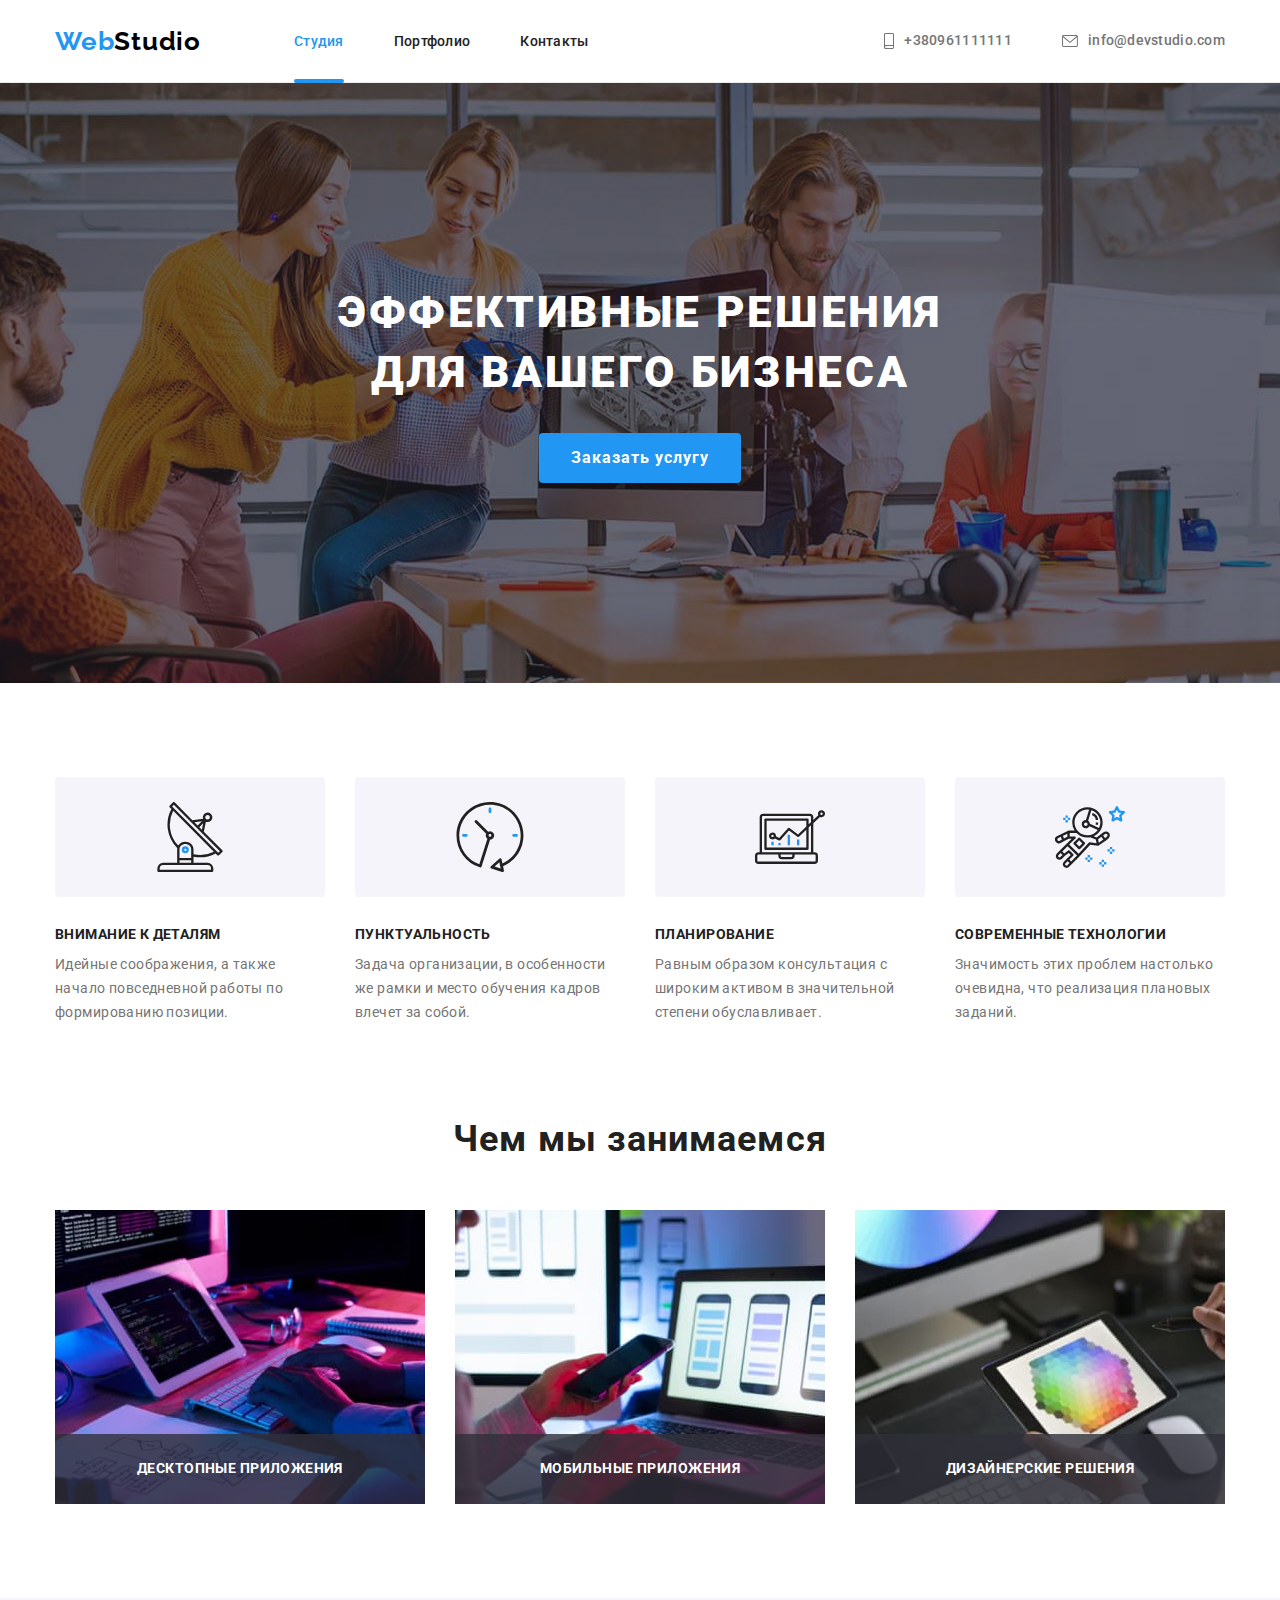
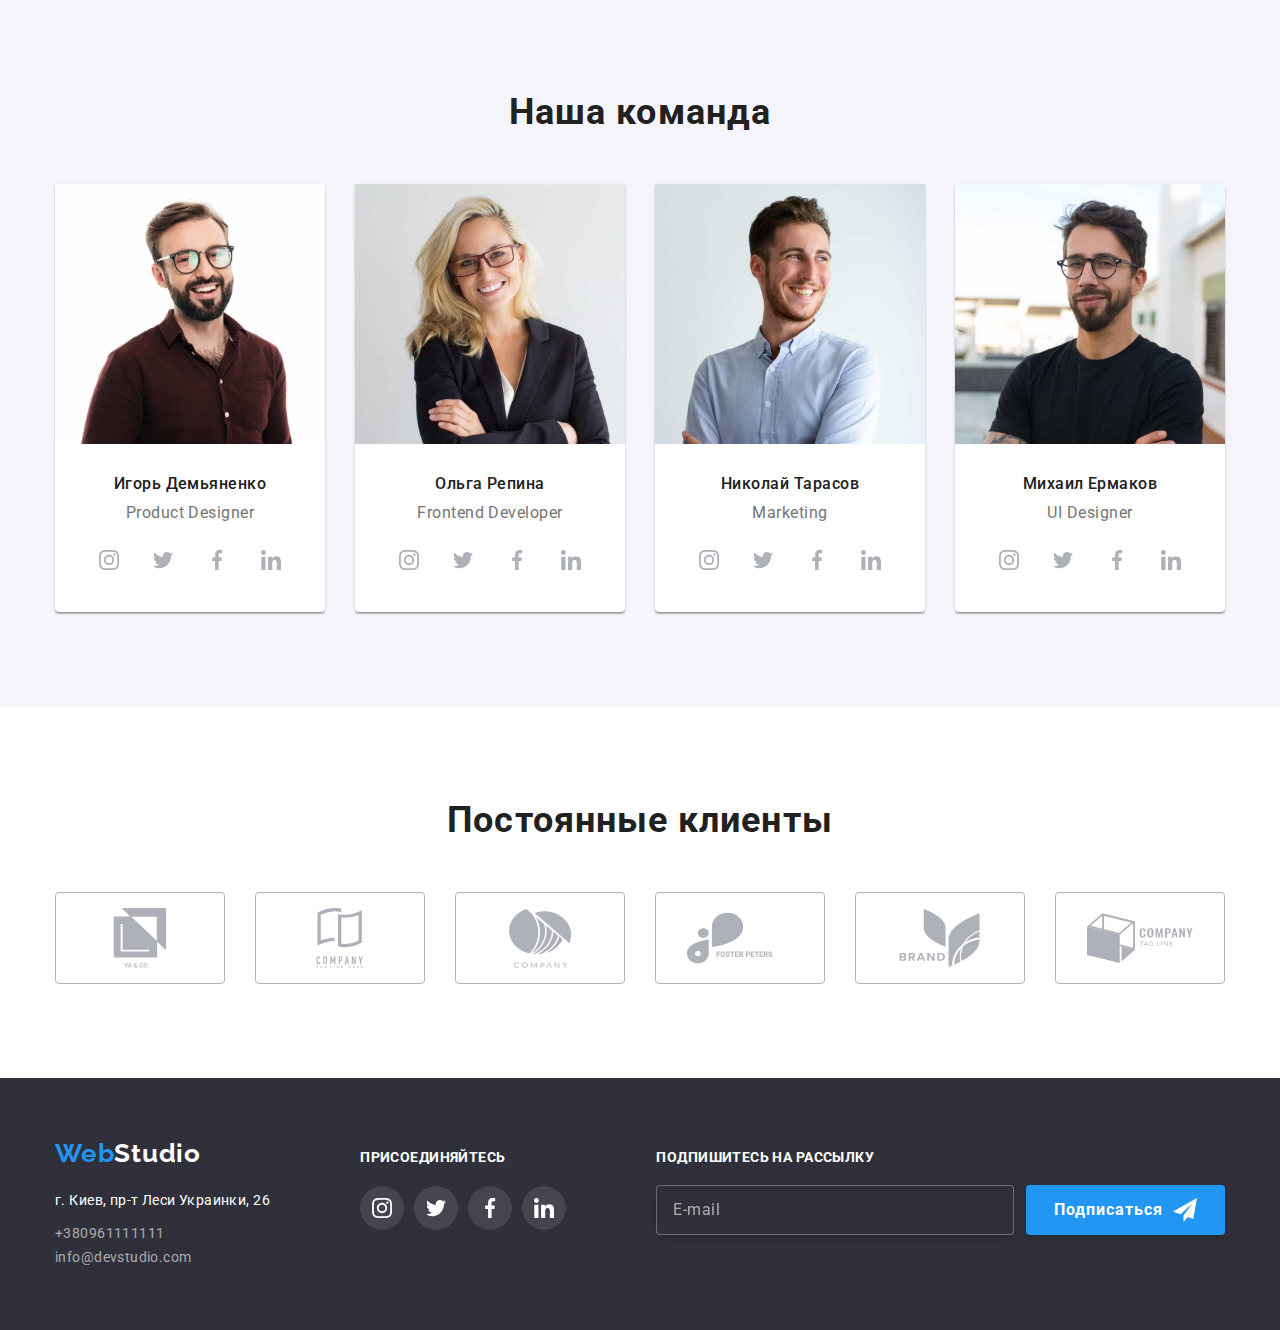
==== index.html @ 40e45ba6 "footer" ====
<!DOCTYPE html>
<html lang="ru">

<head>
    <meta charset="UTF-8">
    <meta http-equiv="X-UA-Compatible" content="IE=edge">
    <meta name="viewport" content="width=device-width, initial-scale=1.0">
    <title>Document</title>
    <link rel="preconnect" href="https://fonts.googleapis.com">
    <link rel="preconnect" href="https://fonts.gstatic.com" crossorigin>
    <link
        href="https://fonts.googleapis.com/css2?family=Raleway:wght@700&family=Roboto:wght@400;500;700;900&display=swap"
        rel="stylesheet">
    <link rel="stylesheet" href="https://cdnjs.cloudflare.com/ajax/libs/modern-normalize/1.1.0/modern-normalize.css">
    <link rel="stylesheet" href="./css/main.min.css">
</head>

<body>
        <!-- ХЕДЕР -->
            <header class="header">
                <div class="container">
                    <nav class="site-nav">
                        <a href="./index.html" class="logo-header"><span class="logo-color">Web</span>Studio</a>

                        <ul class="nav-list">
                            <li class="nav-list__item">
                                <a href="./index.html" class="nav-list__link current">Студия</a>
                            </li>
                            <li class="nav-list__item">
                                <a href="./portfolio.html" class="nav-list__link">Портфолио</a>
                            </li>
                            <li class="nav-list__item">
                                <a href="#contacts" class="nav-list__link">Контакты</a>
                            </li>
                        </ul>

                    </nav>

                        <ul class="contacts-list">

                            <li class="contacts-list__item">
                                <a href="tel:+380961111111" class="contacts-list__link">
                                    <svg width="10" height="16" class="contacts-list__link__icon">
                                        <use href="./images/symbol-defs-opt.svg#smartphone"></use>
                                    </svg>
                                    +380961111111
                                </a>
                            </li>

                            <li class="contacts-list__item">
                                <a href="mailto:info@devstudio.com" class="contacts-list__link">
                                    <svg width="16" height="12" class="contacts-list__link__icon">
                                        <use href="./images/symbol-defs-opt.svg#envelope"></use>
                                    </svg>
                                    info@devstudio.com
                                </a>
                            </li>
                        </ul>
                </div>
            </header>
        
        <!-- МЕЙН -->
        <main>
        <!-- Секция 1 -->
                <section class="hero">
                    <div class="container">
                        <h1 class="hero-title">Эффективные решения<br>для вашего бизнеса</h1>
                        <button class="hero-btn" type="button" data-modal-open>Заказать услугу</button>
                    </div>
                </section>

        <!-- Секция 2 -->
                <section class="section">
                    <div class="container">

                        <h2 class="visually-hidden">Наши преимущества</h2>

                        <ul class="list-advantages">
                            <li class="list-advantages__item">
                                <div class="list-advantages__icon">
                                    <svg width="70" height="70">
                                        <use href="./images/symbol-defs-opt.svg#antena"></use>
                                    </svg>
                                </div>
                                <h3 class="list-advantages__item__title">ВНИМАНИЕ К ДЕТАЛЯМ</h3>
                                <p class="list-advantages__item__text">Идейные соображения, а также начало повседневной работы по
                                    формированию позиции.
                                </p>
                            </li>
                            <li class="list-advantages__item">
                                <div class="list-advantages__icon">
                                    <svg width="70" height="70">
                                        <use href="./images/symbol-defs-opt.svg#clock"></use>
                                    </svg>
                                </div>
                                <h3 class="list-advantages__item__title">ПУНКТУАЛЬНОСТЬ</h3>
                                <p class="list-advantages__item__text">Задача организации, в особенности же рамки и место обучения кадров
                                    влечет за собой.
                                </p>
                            </li>
                            <li class="list-advantages__item">
                                <div class="list-advantages__icon">
                                    <svg width="70" height="70">
                                        <use href="./images/symbol-defs-opt.svg#diagram"></use>
                                    </svg>
                                </div>
                                <h3 class="list-advantages__item__title">ПЛАНИРОВАНИЕ</h3>
                                <p class="list-advantages__item__text">Равным образом консультация с широким активом в значительной степени
                                    обуславливает.
                                </p>
                            </li>
                            <li class="list-advantages__item">
                                <div class="list-advantages__icon">
                                    <svg width="70" height="70">
                                        <use href="./images/symbol-defs-opt.svg#astronaut"></use>
                                    </svg>
                                </div>
                                <h3 class="list-advantages__item__title">СОВРЕМЕННЫЕ ТЕХНОЛОГИИ</h3>
                                <p class="list-advantages__item__text">Значимость этих проблем настолько очевидна, что реализация плановых
                                    заданий.
                                </p>
                            </li>
                        </ul>

                    </div>
                </section>
            
        <!-- Секция 3 -->
                <section class="section work">
                    <div class="container">
                        <h2 class="work-title">Чем мы занимаемся</h2>

                        <ul class="image-list">
                            <li class="image-item">
                                <img src="images/img (1).jpg" alt="печать на клавиатуре" width="370px">
                                <h3 class="image-item__title">Десктопные приложения</h3>
                            </li>
                            <li class="image-item">
                                <img src="images/img (2).jpg" alt="ноутбук и телефон в руке" width="370px">
                                <h3 class="image-item__title">Мобильные приложения</h3>
                                </li>
                            <li class="image-item">
                                <img src="images/img (3).jpg" alt="цветной гексагон в руке" width="370px">
                                <h3 class="image-item__title">Дизайнерские решения</h3>
                            </li>
                        </ul>
                    </div>
                </section>
            
        <!-- Секция 4 -->
                <section class="section team">
                    <div class="container">

                        <h2 class="team-title">Наша команда</h2>

                        <ul class="team-list">
                            <li class="team-list__user">
                                <img class="team-list__user__image" src="images/Игорь Демьяненко.jpg" alt="на фото Игорь Демьяненко" width="270px">
                                <div class="user-information">
                                    <h3 class="user-information__name">Игорь Демьяненко</h3>
                                    <p class="user-information__job">Product Designer</p>
                                        <ul class="user-information-social__list">
                                            <li class="user-information-social__item">
                                                <a class="user-information-social__links" href="#">
                                                    <svg class="user-information-social__icon">
                                                        <use href="./images/symbol-defs-opt.svg#instagram"></use>
                                                    </svg>
                                                </a>
                                            </li>
                                            <li class="user-information-social__item">
                                                <a class="user-information-social__links" href="#">
                                                    <svg class="user-information-social__icon">
                                                        <use href="./images/symbol-defs-opt.svg#twitter"></use>
                                                    </svg>
                                                </a>
                                            </li>
                                            <li class="user-information-social__item">
                                            <a class="user-information-social__links" href="#">
                                                <svg class="user-information-social__icon">
                                                    <use href="./images/symbol-defs-opt.svg#facebook"></use>
                                                </svg>
                                            </a>
                                            </li>
                                            <li class="user-information-social__item">
                                                <a class="user-information-social__links" href="#">
                                                    <svg class="user-information-social__icon">
                                                        <use href="./images/symbol-defs-opt.svg#linkedin"></use>
                                                    </svg>
                                                </a>
                                            </li>
                                        </ul>
                                </div>
                            </li>
                            <li class="team-list__user">
                                <img class="team-list__user__image" src="images/Ольга Репина.jpg" alt="на фото Ольга Репина" width="270px">
                                <div class="user-information">
                                    <h3 class="user-information__name">Ольга Репина</h3>
                                    <p class="user-information__job">Frontend Developer</p>
                                        <ul class="user-information-social__list">
                                            <li class="user-information-social__item">
                                                <a class="user-information-social__links" href="#">
                                                    <svg class="user-information-social__icon">
                                                        <use href="./images/symbol-defs-opt.svg#instagram"></use>
                                                    </svg>
                                                </a>
                                            </li>
                                            <li class="user-information-social__item">
                                                <a class="user-information-social__links" href="#">
                                                    <svg class="user-information-social__icon">
                                                        <use href="./images/symbol-defs-opt.svg#twitter"></use>
                                                    </svg>
                                                </a>
                                            </li>
                                            <li class="user-information-social__item">
                                                <a class="user-information-social__links" href="#">
                                                    <svg class="user-information-social__icon">
                                                        <use href="./images/symbol-defs-opt.svg#facebook"></use>
                                                    </svg>
                                                </a>
                                            </li>
                                            <li class="user-information-social__item">
                                                <a class="user-information-social__links" href="#">
                                                    <svg class="user-information-social__icon">
                                                        <use href="./images/symbol-defs-opt.svg#linkedin"></use>
                                                    </svg>
                                                </a>
                                            </li>
                                        </ul>
                                </div>
                            </li>
                            <li class="team-list__user">
                                <img class="team-list__user__image" src="images/Николай Тарасов.jpg" alt="на фото Николай Тарасов" width="270px">
                                <div class="user-information">
                                    <h3 class="user-information__name">Николай Тарасов</h3>
                                    <p class="user-information__job">Marketing</p>
                                        <ul class="user-information-social__list">
                                            <li class="user-information-social__item">
                                                <a class="user-information-social__links" href="#">
                                                    <svg class="user-information-social__icon">
                                                        <use href="./images/symbol-defs-opt.svg#instagram"></use>
                                                    </svg>
                                                </a>
                                            </li>
                                            <li class="user-information-social__item">
                                                <a class="user-information-social__links" href="#">
                                                    <svg class="user-information-social__icon">
                                                        <use href="./images/symbol-defs-opt.svg#twitter"></use>
                                                    </svg>
                                                </a>
                                            </li>
                                            <li class="user-information-social__item">
                                                <a class="user-information-social__links" href="#">
                                                    <svg class="user-information-social__icon">
                                                        <use href="./images/symbol-defs-opt.svg#facebook"></use>
                                                    </svg>
                                                </a>
                                            </li>
                                            <li class="user-information-social__item">
                                                <a class="user-information-social__links" href="#">
                                                    <svg class="user-information-social__icon">
                                                        <use href="./images/symbol-defs-opt.svg#linkedin"></use>
                                                    </svg>
                                                </a>
                                            </li>
                                        </ul>
                                </div>
                            </li>
                            <li class="team-list__user">
                                <img class="team-list__user__image" src="images/Михаил Ермаков.jpg" alt="на фото Михаил Ермаков" width="270px">
                                <div class="user-information">
                                    <h3 class="user-information__name">Михаил Ермаков</h3>
                                    <p class="user-information__job">UI Designer</p>
                                        <ul class="user-information-social__list">
                                            <li class="user-information-social__item">
                                                <a class="user-information-social__links" href="#">
                                                    <svg class="user-information-social__icon">
                                                        <use href="./images/symbol-defs-opt.svg#instagram"></use>
                                                    </svg>
                                                </a>
                                            </li>
                                            <li class="user-information-social__item">
                                                <a class="user-information-social__links" href="#">
                                                    <svg class="user-information-social__icon">
                                                        <use href="./images/symbol-defs-opt.svg#twitter"></use>
                                                    </svg>
                                                </a>
                                            </li>
                                            <li class="user-information-social__item">
                                                <a class="user-information-social__links" href="#">
                                                    <svg class="user-information-social__icon">
                                                        <use href="./images/symbol-defs-opt.svg#facebook"></use>
                                                    </svg>
                                                </a>
                                            </li>
                                            <li class="user-information-social__item">
                                                <a class="user-information-social__links" href="#">
                                                    <svg class="user-information-social__icon">
                                                        <use href="./images/symbol-defs-opt.svg#linkedin"></use>
                                                    </svg>
                                                </a>
                                            </li>
                                        </ul>
                                </div>
                            </li>
                        </ul>
                    </div>
                </section>

        <!-- Секция 5 -->
                <section class="section">
                    <div class="container">
                        <h2 class="regular-customers-title">Постоянные клиенты</h2>
                            <ul class="regular-customers__list">
                                <li class="regular-customer__item">
                                    <a class="regular-customer__link" href="#">
                                        <svg class="regular-customer__icon" width="106" height="60">
                                            <use href="./images/symbol-defs-opt.svg#group-1"></use>
                                        </svg>
                                    </a>
                                </li>
                                <li class="regular-customer__item">
                                    <a class="regular-customer__link" href="#">
                                        <svg class="regular-customer__icon" width="106" height="60">
                                            <use href="./images/symbol-defs-opt.svg#group-2"></use>
                                        </svg>
                                    </a>
                                </li> 
                                <li class="regular-customer__item">
                                    <a class="regular-customer__link" href="#">
                                        <svg class="regular-customer__icon" width="106" height="60">
                                            <use href="./images/symbol-defs-opt.svg#group-3"></use>
                                        </svg>
                                    </a>
                                </li> 
                                <li class="regular-customer__item">
                                    <a class="regular-customer__link" href="#">
                                        <svg class="regular-customer__icon" width="106" height="60">
                                            <use href="./images/symbol-defs-opt.svg#group-4"></use>
                                        </svg>
                                    </a>
                                </li> 
                                <li class="regular-customer__item">
                                    <a class="regular-customer__link" href="#">
                                        <svg class="regular-customer__icon" width="106" height="60">
                                            <use href="./images/symbol-defs-opt.svg#group-5"></use>
                                        </svg>
                                    </a>
                                </li> 
                                <li class="regular-customer__item">
                                    <a class="regular-customer__link" href="#">
                                        <svg class="regular-customer__icon" width="106" height="60">
                                            <use href="./images/symbol-defs-opt.svg#group-6"></use>
                                        </svg>
                                    </a>
                                </li>
                            </ul>
                    </div>
                </section>
        </main
        <!-- ФУТЕР -->
            <footer class="footer flex" id="contacts">
                <div class="container flex">
                    <div>
                        <a href="./index.html" class="footer-logo"><span class="logo-color">Web</span>Studio</a>
                        <address>
                            <ul class="footer-contacts__list">
                                <li class="footer-contacts__item">
                                    <a href="" class="footer-contact__address">г. Киев, пр-т Леси Украинки, 26</a>
                                </li>
                                <li>
                                    <a href="tel:+380961111111" class="footer-contact__tel">+380961111111</a>
                                </li>
                                <li>
                                    <a href="mailto:info@devstudio.com" class="footer-contact__mail">info@devstudio.com</a>
                                </li>
                            </ul>
                        </address>
                    </div>
                    <div class="connect-thumb">
                        <h3 class="connect">Присоединяйтесь</h3>
                            <ul class="footer-social-list">
                                <li class="item">
                                    <a class="footer-social-links" href="#">
                                        <svg class="footer-social-icons">
                                            <use href="./images/symbol-defs-opt.svg#instagram"></use>
                                        </svg>
                                    </a>
                                </li>
                                <li class="item">
                                    <a class="footer-social-links" href="#">
                                        <svg class="footer-social-icons">
                                            <use href="./images/symbol-defs-opt.svg#twitter"></use>
                                        </svg>
                                    </a>
                                </li>
                                <li class="item">
                                    <a class="footer-social-links" href="#">
                                        <svg class="footer-social-icons">
                                            <use href="./images/symbol-defs-opt.svg#facebook"></use>
                                        </svg>
                                    </a>
                                </li>
                                <li class="item">
                                    <a class="footer-social-links" href="#">
                                        <svg class="footer-social-icons">
                                            <use href="./images/symbol-defs-opt.svg#linkedin"></use>
                                        </svg>
                                    </a>
                                </li>
                            </ul>
                    </div>
                    <form action="" class="footer-form">
                        <label class="footer-form-area">
                            Подпишитесь на рассылку
                            <span class="footer-form-box">
                                <input type="mail" class="footer-form-input" name="email-subscribe" placeholder="E-mail">
                                <button type="submit" class="footer-form-btn">Подписаться
                                    <svg class="footer-icon-send" width="24" height="24">
                                        <use href="./images/symbol-defs-opt.svg#icon-footer-send"></use>
                                    </svg>
                                </button>
                            </span>
                        </label>
                    </form>
                </div>
            </footer>

        <!-- Модальное окно -->
                <div class="backdrop is-hidden" data-modal>
                    <div class="modal">
                        <button class="modal-close" data-modal-close>
                                <svg class="close" width="18" height="18">
                                    <use href="./images/symbol-defs-opt.svg#icon-close"></use>
                                </svg>
                        </button>
                        <form action="#" class="modal-form">
                            <p class="modal-form-head">Оставьте свои данные, мы вам перезвоним</p>
                            <label class="modal-form-area">
                                Имя
                                <span class="moda-form-box">
                                    <input type="text" class="modal-form-input" name="user-name" minlength="2" pattern="[a-zA-Zа-яёА-ЯЁ]+" title="Имя должно содержать символи кирилици или латиници" required>
                                    <svg class="modal-form-icons" width="18" height="18">
                                        <use href="./images/symbol-defs-opt.svg#icon-person"></use>
                                    </svg>
                                </span>
                            </label>
                            
                            <label class="modal-form-area">
                                Телефон
                                <span class="moda-form-box">
                                    <input type="tel" class="modal-form-input" name="user-tel" pattern="[0-9]{3}[0-9]{3}[0-9]{2}[0-9]{2}" title="Только цифры **********" required>
                                    <svg class="modal-form-icons" width="18" height="18">
                                        <use href="./images/symbol-defs-opt.svg#icon-phone"></use>
                                    </svg>
                                </span>
                            </label>

                            <label class="modal-form-area">
                                Почта
                                <span class="moda-form-box">
                                    <input type="email" class="modal-form-input" name="user-email">
                                    <svg class="modal-form-icons" width="18" height="18">
                                        <use href="./images/symbol-defs-opt.svg#icon-email"></use>
                                    </svg>
                                </span>
                            </label>
                            <label class="modal-form-area">
                                Комментраий
                                <textarea name="user-massege" class="modal-form-massege" id="" placeholder="Введите текст"></textarea>
                            </label>

                            <input type="checkbox" name="checkbox" id="accept" class="modal-form-checkbox visually-hidden">
                            <label for="accept" class="modal-form-checkbox-lable">Соглашаюсь с рассылкой и принимаю&nbsp;<a href="#" class="contract">Условия договора</a>
                                
                            </label>
                            <button class="modal-form-btn" type="submit">Отправить</button>
                        </form>
                    </div>
                </div> 
        <!-- СКРИПТ -->
        <script src="./js/modal.js"></script>
</body>

</html>
---- css/main.min.css ----
:root{--title-color: #212121;--subtitle-color: #757575;--hover-focus-color: #2196f3;--logo-color-light: #ffffff;--logo-color-dark: #000000;--icons: #afb1b8}.visually-hidden{position:absolute;white-space:nowrap;width:1px;height:1px;overflow:hidden;border:0;padding:0;clip:rect(0 0 0 0);clip-path:inset(50%);margin:-1px}body{font-family:'Roboto', sans-serif;color:var(--title-color)}img{display:block;min-width:100%;height:auto}ul{list-style:none;margin:0;padding:0}a{text-decoration:none}p,h1,h2,h3{margin:0}.is-hidden{overflow:hidden;transition-property:translatey(100%);transition-duration:250ms;transition-timing-function:cubic-bezier(0.4, 0, 0.2, 1)}.backdrop{width:100vw;height:100vh;position:fixed;top:0;bottom:0;left:0;right:0;background-color:rgba(0,0,0,0.2);transition-property:background-color,translatey(100%);transition-duration:250ms;transition-timing-function:cubic-bezier(0.4, 0, 0.2, 1)}.backdrop.is-hidden{opacity:0;pointer-events:none;visibility:hidden}.hero-btn{font-weight:700;font-size:16px;line-height:1.87;letter-spacing:0.06em;color:#ffffff;background:var(--hover-focus-color);box-shadow:0px 4px 4px rgba(0,0,0,0.15);border-radius:4px;cursor:pointer;margin-left:auto;margin-right:auto;padding:10px 32px;display:block;border:none;border-radius:4px}.list-btn{display:flex;justify-content:center;margin-bottom:50px}.list-btn .item+.item{margin-left:8px}.btn-portfolio{font-weight:500;font-size:16px;line-height:1.625;margin-left:auto;margin-right:auto;padding:6px 22px;border:none;text-align:center;letter-spacing:0.03em;color:var(--title-color);background:#f5f4fa;border-radius:4px;transition-property:color, background-color, box-shadow;transition-duration:250ms;transition-timing-function:cubic-bezier(0.4, 0, 0.2, 1)}.btn-portfolio:hover,.btn-portfolio:focus{color:#ffffff;background-color:var(--hover-focus-color);cursor:pointer;box-shadow:0px 3px 1px rgba(0,0,0,0.1),0px 1px 2px rgba(0,0,0,0.08),0px 2px 2px rgba(0,0,0,0.12);border-radius:4px}.container{width:1200px;padding-left:15px;padding-right:15px;margin-left:auto;margin-right:auto}.footer-form{display:flex}.footer-form-area{display:flex;flex-direction:column;font-weight:700;font-size:14px;line-height:16px;letter-spacing:0.03em;text-transform:uppercase;color:#ffffff}.footer-form-box{display:flex;margin-top:20px}.footer-form-input{border:1px solid rgba(255,255,255,0.3);filter:drop-shadow(0px 4px 4px rgba(0,0,0,0.15));border-radius:4px;background-color:#2f303a;width:358px;height:50px;padding:15px 16px;margin-right:12px;cursor:pointer;font-size:14px;line-height:16px;letter-spacing:0.01em;color:rgba(255,255,255,0.6)}.footer-form-input::placeholder{font-size:16px;line-height:1.25;letter-spacing:0.03em;color:rgba(255,255,255,0.6)}.footer-form-btn{font-weight:700;font-size:16px;line-height:1.87;letter-spacing:0.06em;color:#ffffff;background:var(--hover-focus-color);box-shadow:0px 4px 4px rgba(0,0,0,0.15);border-radius:4px;cursor:pointer;padding:0px 28px;border-radius:4px;display:block;border:none;display:flex;align-items:center}.footer-icon-send{margin-left:10px}.modal-form-checkbox-lable{display:flex;align-items:center;justify-content:center;font-size:14px;line-height:1.71;letter-spacing:0.03em;color:#757575;margin-top:20px;margin-bottom:30px;cursor:pointer}.modal-form-checkbox-lable::before{display:block;content:'';height:15px;width:15px;margin-right:7px;border:1px solid #212121;border-radius:2px}.modal-form-checkbox:checked+.modal-form-checkbox-lable::before{background-image:url("../images/icon-check1.svg");background-color:var(--hover-focus-color);background-size:contain;background-origin:content-box;border-color:var(--hover-focus-color)}.modal-form-checkbox:focus+.modal-form-checkbox-lable::before{outline:1px solid black}.contract{color:var(--hover-focus-color);font-size:14px;line-height:1.71;letter-spacing:0.03em}.modal-form-btn{font-weight:700;font-size:16px;line-height:1.87;letter-spacing:0.06em;color:#ffffff;background:var(--hover-focus-color);box-shadow:0px 4px 4px rgba(0,0,0,0.15);border-radius:4px;cursor:pointer;margin-left:auto;margin-right:auto;padding:10px 55px;display:block;border:none;border-radius:4px;cursor:pointer}.modal-form{display:flex;flex-direction:column}.modal-form-area{font-size:12px;line-height:14px;letter-spacing:0.01em;color:#757575;margin-bottom:10px}.modal-form-input{width:100%;height:40px;border:1px solid rgba(33,33,33,0.2);border-radius:4px;padding-left:42px;cursor:pointer;transition-property:border-color;transition-duration:250ms;transition-timing-function:cubic-bezier(0.4, 0, 0.2, 1)}.modal-form-input:hover,.modal-form-input:focus{border-color:var(--hover-focus-color);outline:none}.modal-form-massege{display:block;width:100%;height:120px;padding:12px 16px;border:1px solid rgba(33,33,33,0.2);border-radius:4px;margin-top:4px;resize:none;cursor:pointer;transition-property:border-color;transition-duration:250ms;transition-timing-function:cubic-bezier(0.4, 0, 0.2, 1)}.modal-form-massege::placeholder{font-size:14px;line-height:16px;letter-spacing:0.01em;color:rgba(117,117,117,0.5)}.modal-form-massege:hover,.modal-form-massege:focus{border-color:var(--hover-focus-color);outline:none}.modal-form-icons{fill:#212121;position:absolute;top:50%;left:12px;transform:translateY(-50%);transition-property:fill, border-color;transition-duration:250ms;transition-timing-function:cubic-bezier(0.4, 0, 0.2, 1)}.modal-form-input:hover+.modal-form-icons,.modal-form-input:focus+.modal-form-icons{fill:var(--hover-focus-color)}.moda-form-box{position:relative;margin-top:4px;display:block}.contract{color:var(--hover-focus-color);font-size:14px;line-height:1.71;letter-spacing:0.03em}.portfolio-link:hover .overlay,.portfolio-link:focus .overlay{transform:translatey(0)}.overlay{position:absolute;top:0;left:0;width:100%;height:100%;padding:63px 24px;background-color:rgba(33,150,243,0.9);transition-property:translatey(100%);transform:translatey(100%);transition-duration:250ms;transition-timing-function:cubic-bezier(0.4, 0, 0.2, 1)}.overlay>p{color:#ffffff;font-size:18px;line-height:1.56;letter-spacing:0.03em}.section{padding-top:94px;padding-bottom:94px}.footer-logo{font-family:'Raleway';font-weight:700;font-size:26px;line-height:1.19;letter-spacing:0.03em;color:var(--logo-color-light)}.logo-header{font-family:'Raleway';font-weight:700;font-size:26px;line-height:1.19;letter-spacing:0.03em;color:var(--logo-color-dark);margin-right:93px}.logo-color{color:var(--hover-focus-color)}.site-nav{display:flex;align-items:center}.nav-list{display:flex;align-items:center;padding-top:32px;padding-bottom:32px}.nav-list .nav-list__item:not(:last-child){margin-right:50px}.nav-list .nav-list__link{font-weight:500;font-size:14px;line-height:1.14;letter-spacing:0.02em;cursor:pointer}.nav-list .current{color:var(--hover-focus-color)}.nav-list__link{color:var(--title-color);transition-property:color;transition-duration:250ms;transition-timing-function:cubic-bezier(0.4, 0, 0.2, 1)}.nav-list__link:hover,.nav-list__link:focus{color:var(--hover-focus-color);cursor:pointer}.nav-list__link.current{position:relative}.nav-list__link.current::after{content:'';display:block;width:100%;height:4px;background-color:#2196f3;border-radius:2px;position:absolute;bottom:-34px}.contacts-list{display:flex;margin-left:auto}.contacts-list__item:not(:last-child){margin-right:50px}.contacts-list__link{font-weight:500;font-size:14px;line-height:1.14;letter-spacing:0.02em;color:var(--subtitle-color);padding-top:32px;padding-bottom:32px;display:flex;align-items:center;transition-property:color;transition-duration:250ms;transition-timing-function:cubic-bezier(0.4, 0, 0.2, 1)}.contacts-list__link:hover,.contacts-list__link:focus{color:var(--hover-focus-color);cursor:pointer}.contacts-list__link__icon{margin-right:10px;fill:currentColor}.connect{color:#ffffff;font-weight:700;font-size:14px;line-height:1.14;letter-spacing:0.03em;text-transform:uppercase;margin-bottom:20px}.footer-social-list{display:flex}.footer-social-list .item+.item{margin-left:10px}.footer-social-links{display:flex;justify-content:center;align-items:center;fill:#ffffff;width:44px;height:44px;border-radius:50px;background-color:rgba(255,255,255,0.1);transition-property:background-color, fill;transition-duration:250ms;transition-timing-function:cubic-bezier(0.4, 0, 0.2, 1)}.footer-social-links:hover,.footer-social-links:focus{fill:#ffffff;background-color:var(--hover-focus-color)}.footer-social-icons{width:20px;height:20px}.footer-contacts__list{margin-top:20px}.footer-contacts__list .footer-contacts__item{margin-bottom:9px}.footer-contact__address{font-style:normal;font-size:14px;line-height:1.71;letter-spacing:0.03em;color:#ffffff}.footer-contact__tel{font-style:normal;font-size:14px;line-height:1.71;letter-spacing:0.03em;color:rgba(255,255,255,0.6)}.footer-contact__mail{font-style:normal;font-size:14px;line-height:1.71;letter-spacing:0.03em;color:rgba(255,255,255,0.6)}.portfolio-link{display:block;transition-property:box-shadow;transition-duration:250ms;transition-timing-function:cubic-bezier(0.4, 0, 0.2, 1)}.portfolio-link:hover,.card:focus{box-shadow:0px 1px 1px rgba(0,0,0,0.12),0px 4px 4px rgba(0,0,0,0.06),1px 4px 6px rgba(0,0,0,0.16)}.portfolio-box{position:relative;overflow:hidden}.portfolio-thumb{background:#ffffff;border:1px solid #eeeeee;padding-left:24px;padding-top:20px;padding-bottom:20px;padding-right:24px}.portfolio-name{font-weight:700;font-size:18px;line-height:2;letter-spacing:0.06em;color:#212121}.portfolio-project{font-size:16px;line-height:1.87;letter-spacing:0.03em;color:var(--subtitle-color);margin-top:4px}.footer{background-color:#2f303a;padding-top:60px;padding-bottom:60px}.flex{display:flex;align-items:baseline;justify-content:space-between}.header{align-items:center;border-bottom:1px solid #ececec}.header .container{display:flex;align-items:center}.regular-customers-title{font-weight:700;font-size:36px;line-height:1.16;text-align:center;letter-spacing:0.03em;color:var(--title-color);margin-bottom:50px}.regular-customers__list{display:flex;align-items:center;justify-content:space-between}.regular-customers__list .regular-customer__item{width:170px;height:92px}.regular-customer__link{display:flex;justify-content:center;align-items:center;border:1px solid #afb1b8;border-radius:4px;width:100%;height:100%;color:var(--icons);transition-property:color, border, fill;transition-duration:250ms;transition-timing-function:cubic-bezier(0.4, 0, 0.2, 1)}.regular-customer__link:hover,.regular-customer__link:focus{color:var(--hover-focus-color);border-color:var(--hover-focus-color)}.regular-customer__icon{fill:currentColor}.team{background-color:#f5f4fa}.team-title{font-weight:700;font-size:36px;line-height:1.16;text-align:center;letter-spacing:0.03em;color:var(--title-color);margin-bottom:50px}.team-list{display:flex;text-align:center}.team-list .team-list__user{background:#ffffff;box-shadow:0px 1px 3px rgba(0,0,0,0.12),0px 1px 1px rgba(0,0,0,0.14),0px 2px 1px rgba(0,0,0,0.2);border-radius:0px 0px 4px 4px}.team-list .team-list__user:not(:first-child){margin-left:30px}.user-information{padding-top:30px;padding-bottom:30px}.user-information__name{font-weight:500;font-size:16px;line-height:1.19;letter-spacing:0.03em;color:var(--title-color);width:270px;margin-bottom:10px}.user-information__job{font-size:16px;line-height:1.19;letter-spacing:0.03em;color:var(--subtitle-color);margin-bottom:16px}.user-information-social__list{display:flex;justify-content:center}.user-information-social__list .user-information-social__item:not(:first-child){margin-left:10px}.user-information-social__links{display:flex;justify-content:center;align-items:center;fill:var(--icons);width:44px;height:44px;border-radius:50px;transition-property:fill, background-color;transition-duration:250ms;transition-timing-function:cubic-bezier(0.4, 0, 0.2, 1)}.user-information-social__links:hover,.user-information-social__links:focus{fill:#ffffff;background-color:var(--hover-focus-color)}.user-information-social__icon{width:20px;height:20px}.work{padding-top:0}.work-title{font-weight:700;font-size:36px;line-height:1.16;text-align:center;letter-spacing:0.03em;color:var(--title-color);margin-bottom:50px}.image-list{display:flex}.image-list .image-item:not(:first-child){margin-left:30px}.image-list .image-item{position:relative}.image-list .image-item__title{display:flex;align-items:center;justify-content:center;position:absolute;text-transform:uppercase;height:70px;font-weight:700;font-size:14px;line-height:1.14;text-align:center;letter-spacing:0.03em;text-transform:uppercase;width:100%;bottom:0;background-color:rgba(47,48,58,0.8);text-align:center;color:#ffffff}.list-advantages{display:flex}.list-advantages .list-advantages__item:not(:first-child){margin-left:30px}.list-advantages__icon{width:270px;height:120px;background:#f5f4fa;border-radius:4px;margin-bottom:30px;display:flex;align-items:center;justify-content:center}.list-advantages__item__title{font-weight:700;font-size:14px;line-height:1.14;letter-spacing:0.03em;text-transform:uppercase;color:var(--title-color);margin-bottom:10px}.list-advantages__item__text{font-size:14px;line-height:1.71;letter-spacing:0.03em;color:var(--subtitle-color);width:270px}.hero{background-image:linear-gradient(rgba(47,48,58,0.4), rgba(47,48,58,0.4)),url(../images/hero.jpg);padding-top:200px;padding-bottom:200px;background-repeat:no-repeat;background-size:cover;max-width:1600px;margin-left:auto;margin-right:auto;background-position:50% 50%;background-color:#2f303a}.hero-title{font-weight:900;font-size:44px;line-height:1.36;text-align:center;letter-spacing:0.06em;text-transform:uppercase;color:#ffffff;margin-bottom:30px}.modal{background-color:#ffffff;position:absolute;border-radius:4px;top:50%;left:50%;transform:translate(-50%, -50%);padding:40px}.modal-close{display:flex;align-items:center;justify-content:center;position:absolute;top:8px;right:8px;height:30px;width:30px;border:1px solid rgba(0,0,0,0.1);border-radius:50%;transition-property:fill;transition:color 250ms cubic-bezier(0.4, 0, 0.2, 1);background-color:white}.close:hover,.close:focus{fill:var(--hover-focus-color)}.modal-form-head{font-size:20px;font-weight:700;line-height:23px;letter-spacing:0.03em;color:#212121;text-align:center;margin-bottom:12px}.moda-form-box{position:relative;margin-top:4px;display:block}.project-list{display:flex;flex-wrap:wrap;margin-left:-30px;margin-top:-30px}.project-list .item{flex-basis:calc(100% / 3 - 30px);margin-left:30px;margin-top:30px}
/*# sourceMappingURL=main.min.css.map */
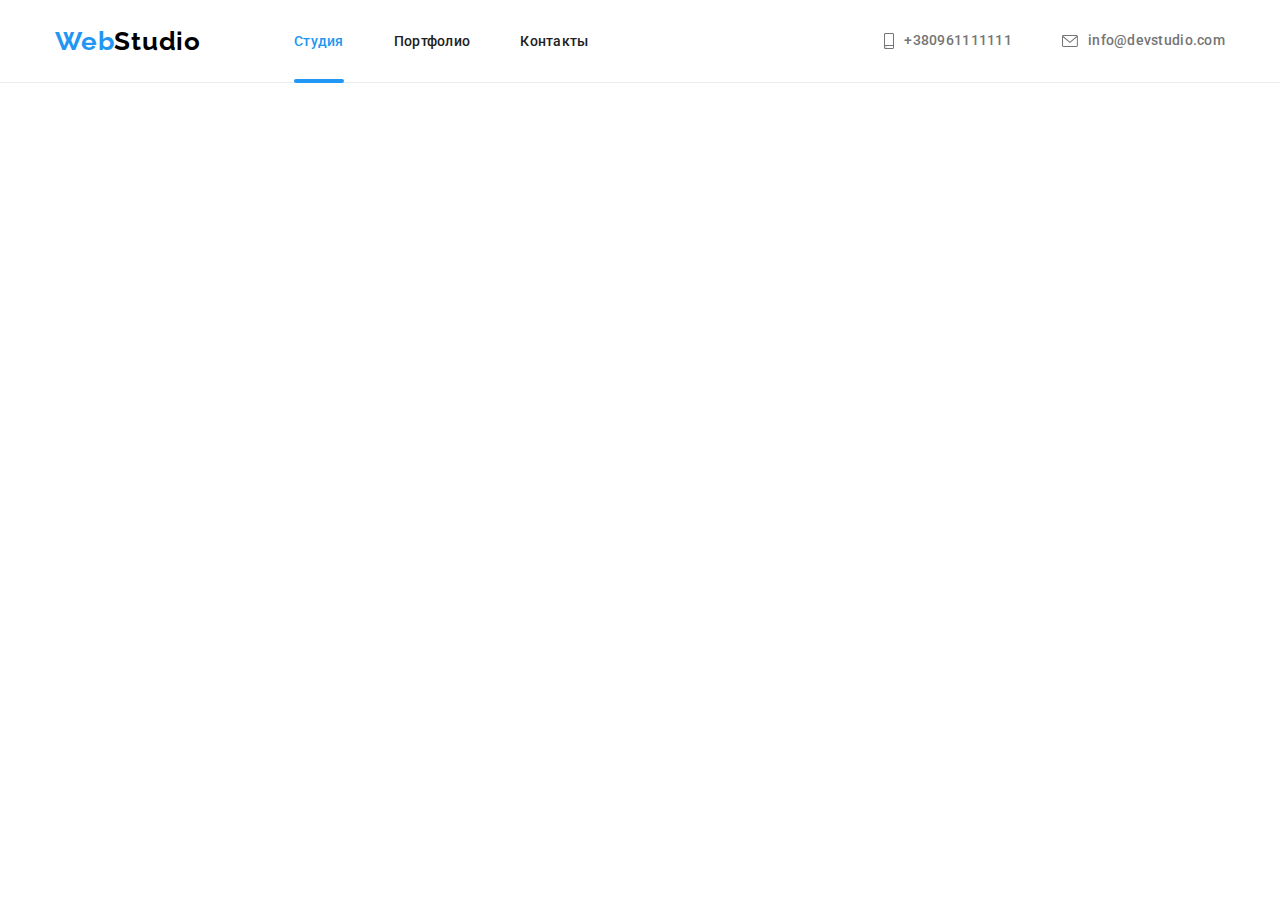
==== commit 6cd7ac2c: "Update index.html" ====
--- a/index.html
+++ b/index.html
@@ -62,15 +62,15 @@
         <!-- МЕЙН -->
         <main>
         <!-- Секция 1 -->
-                <section class="hero">
+                <!-- <section class="hero">
                     <div class="container">
                         <h1 class="hero-title">Эффективные решения<br>для вашего бизнеса</h1>
                         <button class="hero-btn" type="button" data-modal-open>Заказать услугу</button>
                     </div>
-                </section>
+                </section> -->
 
         <!-- Секция 2 -->
-                <section class="section">
+                <!-- <section class="section">
                     <div class="container">
 
                         <h2 class="visually-hidden">Наши преимущества</h2>
@@ -123,32 +123,32 @@
                         </ul>
 
                     </div>
-                </section>
+                </section> -->
             
         <!-- Секция 3 -->
-                <section class="section work">
+                <!-- <section class="section work">
                     <div class="container">
                         <h2 class="work-title">Чем мы занимаемся</h2>
 
                         <ul class="image-list">
-                            <li class="image-item">
+                            <li class="image-list__item">
                                 <img src="images/img (1).jpg" alt="печать на клавиатуре" width="370px">
-                                <h3 class="image-item__title">Десктопные приложения</h3>
-                            </li>
-                            <li class="image-item">
+                                <h3 class="image-list__item__title">Десктопные приложения</h3>
+                            </li>
+                            <li class="image-list__item">
                                 <img src="images/img (2).jpg" alt="ноутбук и телефон в руке" width="370px">
-                                <h3 class="image-item__title">Мобильные приложения</h3>
-                                </li>
-                            <li class="image-item">
+                                <h3 class="image-list__item__title">Мобильные приложения</h3>
+                                </li>
+                            <li class="image-list__item">
                                 <img src="images/img (3).jpg" alt="цветной гексагон в руке" width="370px">
-                                <h3 class="image-item__title">Дизайнерские решения</h3>
+                                <h3 class="image-list__item__title">Дизайнерские решения</h3>
                             </li>
                         </ul>
                     </div>
-                </section>
+                </section> -->
             
         <!-- Секция 4 -->
-                <section class="section team">
+                <!-- <section class="section team">
                     <div class="container">
 
                         <h2 class="team-title">Наша команда</h2>
@@ -159,7 +159,7 @@
                                 <div class="user-information">
                                     <h3 class="user-information__name">Игорь Демьяненко</h3>
                                     <p class="user-information__job">Product Designer</p>
-                                        <ul class="user-information-social__list">
+                                        <ul class="user-information-social">
                                             <li class="user-information-social__item">
                                                 <a class="user-information-social__links" href="#">
                                                     <svg class="user-information-social__icon">
@@ -196,7 +196,7 @@
                                 <div class="user-information">
                                     <h3 class="user-information__name">Ольга Репина</h3>
                                     <p class="user-information__job">Frontend Developer</p>
-                                        <ul class="user-information-social__list">
+                                        <ul class="user-information-social">
                                             <li class="user-information-social__item">
                                                 <a class="user-information-social__links" href="#">
                                                     <svg class="user-information-social__icon">
@@ -233,7 +233,7 @@
                                 <div class="user-information">
                                     <h3 class="user-information__name">Николай Тарасов</h3>
                                     <p class="user-information__job">Marketing</p>
-                                        <ul class="user-information-social__list">
+                                        <ul class="user-information-social">
                                             <li class="user-information-social__item">
                                                 <a class="user-information-social__links" href="#">
                                                     <svg class="user-information-social__icon">
@@ -270,7 +270,7 @@
                                 <div class="user-information">
                                     <h3 class="user-information__name">Михаил Ермаков</h3>
                                     <p class="user-information__job">UI Designer</p>
-                                        <ul class="user-information-social__list">
+                                        <ul class="user-information-social">
                                             <li class="user-information-social__item">
                                                 <a class="user-information-social__links" href="#">
                                                     <svg class="user-information-social__icon">
@@ -304,13 +304,13 @@
                             </li>
                         </ul>
                     </div>
-                </section>
+                </section> -->
 
         <!-- Секция 5 -->
-                <section class="section">
+                <!-- <section class="section">
                     <div class="container">
                         <h2 class="regular-customers-title">Постоянные клиенты</h2>
-                            <ul class="regular-customers__list">
+                            <ul class="regular-customers">
                                 <li class="regular-customer__item">
                                     <a class="regular-customer__link" href="#">
                                         <svg class="regular-customer__icon" width="106" height="60">
@@ -355,10 +355,10 @@
                                 </li>
                             </ul>
                     </div>
-                </section>
+                </section> -->
         </main
         <!-- ФУТЕР -->
-            <footer class="footer flex" id="contacts">
+            <!-- <footer class="footer flex" id="contacts">
                 <div class="container flex">
                     <div>
                         <a href="./index.html" class="footer-logo"><span class="logo-color">Web</span>Studio</a>
@@ -376,33 +376,33 @@
                             </ul>
                         </address>
                     </div>
-                    <div class="connect-thumb">
-                        <h3 class="connect">Присоединяйтесь</h3>
-                            <ul class="footer-social-list">
-                                <li class="item">
-                                    <a class="footer-social-links" href="#">
-                                        <svg class="footer-social-icons">
+                    <div class="footer-connect">
+                        <h3 class="footer-connect-title">Присоединяйтесь</h3>
+                            <ul class="footer-connect-social">
+                                <li class="footer-connect-social__item">
+                                    <a class="footer-connect-social__links" href="#">
+                                        <svg class="footer-connect-social__icons">
                                             <use href="./images/symbol-defs-opt.svg#instagram"></use>
                                         </svg>
                                     </a>
                                 </li>
-                                <li class="item">
-                                    <a class="footer-social-links" href="#">
-                                        <svg class="footer-social-icons">
+                                <li class="footer-connect-social__item">
+                                    <a class="footer-connect-social__links" href="#">
+                                        <svg class="footer-connect-social__icons">
                                             <use href="./images/symbol-defs-opt.svg#twitter"></use>
                                         </svg>
                                     </a>
                                 </li>
-                                <li class="item">
-                                    <a class="footer-social-links" href="#">
-                                        <svg class="footer-social-icons">
+                                <li class="footer-connect-social__item">
+                                    <a class="footer-connect-social__links" href="#">
+                                        <svg class="footer-connect-social__icons">
                                             <use href="./images/symbol-defs-opt.svg#facebook"></use>
                                         </svg>
                                     </a>
                                 </li>
-                                <li class="item">
-                                    <a class="footer-social-links" href="#">
-                                        <svg class="footer-social-icons">
+                                <li class="footer-connect-social__item">
+                                    <a class="footer-connect-social__links" href="#">
+                                        <svg class="footer-connect-social__icons">
                                             <use href="./images/symbol-defs-opt.svg#linkedin"></use>
                                         </svg>
                                     </a>
@@ -415,7 +415,7 @@
                             <span class="footer-form-box">
                                 <input type="mail" class="footer-form-input" name="email-subscribe" placeholder="E-mail">
                                 <button type="submit" class="footer-form-btn">Подписаться
-                                    <svg class="footer-icon-send" width="24" height="24">
+                                    <svg class="footer-form-icon-send" width="24" height="24">
                                         <use href="./images/symbol-defs-opt.svg#icon-footer-send"></use>
                                     </svg>
                                 </button>
@@ -423,19 +423,19 @@
                         </label>
                     </form>
                 </div>
-            </footer>
+            </footer> -->
 
         <!-- Модальное окно -->
-                <div class="backdrop is-hidden" data-modal>
+                <!-- <div class="backdrop is-hidden" data-modal>
                     <div class="modal">
-                        <button class="modal-close" data-modal-close>
-                                <svg class="close" width="18" height="18">
+                        <button class="modal-close-btn" data-modal-close>
+                                <svg class="modal-close__icon" width="18" height="18">
                                     <use href="./images/symbol-defs-opt.svg#icon-close"></use>
                                 </svg>
                         </button>
                         <form action="#" class="modal-form">
-                            <p class="modal-form-head">Оставьте свои данные, мы вам перезвоним</p>
-                            <label class="modal-form-area">
+                            <p class="modal-form-title">Оставьте свои данные, мы вам перезвоним</p>
+                            <label class="modal-form__area">
                                 Имя
                                 <span class="moda-form-box">
                                     <input type="text" class="modal-form-input" name="user-name" minlength="2" pattern="[a-zA-Zа-яёА-ЯЁ]+" title="Имя должно содержать символи кирилици или латиници" required>
@@ -445,7 +445,7 @@
                                 </span>
                             </label>
                             
-                            <label class="modal-form-area">
+                            <label class="modal-form__area">
                                 Телефон
                                 <span class="moda-form-box">
                                     <input type="tel" class="modal-form-input" name="user-tel" pattern="[0-9]{3}[0-9]{3}[0-9]{2}[0-9]{2}" title="Только цифры **********" required>
@@ -455,7 +455,7 @@
                                 </span>
                             </label>
 
-                            <label class="modal-form-area">
+                            <label class="modal-form__area">
                                 Почта
                                 <span class="moda-form-box">
                                     <input type="email" class="modal-form-input" name="user-email">
@@ -464,7 +464,7 @@
                                     </svg>
                                 </span>
                             </label>
-                            <label class="modal-form-area">
+                            <label class="modal-form__area">
                                 Комментраий
                                 <textarea name="user-massege" class="modal-form-massege" id="" placeholder="Введите текст"></textarea>
                             </label>
@@ -476,9 +476,9 @@
                             <button class="modal-form-btn" type="submit">Отправить</button>
                         </form>
                     </div>
-                </div> 
+                </div>  -->
         <!-- СКРИПТ -->
-        <script src="./js/modal.js"></script>
+        <!-- <script src="./js/modal.js"></script> -->
 </body>
 
 </html>--- a/css/main.min.css
+++ b/css/main.min.css
@@ -1,2 +1,2 @@
-:root{--title-color: #212121;--subtitle-color: #757575;--hover-focus-color: #2196f3;--logo-color-light: #ffffff;--logo-color-dark: #000000;--icons: #afb1b8}.visually-hidden{position:absolute;white-space:nowrap;width:1px;height:1px;overflow:hidden;border:0;padding:0;clip:rect(0 0 0 0);clip-path:inset(50%);margin:-1px}body{font-family:'Roboto', sans-serif;color:var(--title-color)}img{display:block;min-width:100%;height:auto}ul{list-style:none;margin:0;padding:0}a{text-decoration:none}p,h1,h2,h3{margin:0}.is-hidden{overflow:hidden;transition-property:translatey(100%);transition-duration:250ms;transition-timing-function:cubic-bezier(0.4, 0, 0.2, 1)}.backdrop{width:100vw;height:100vh;position:fixed;top:0;bottom:0;left:0;right:0;background-color:rgba(0,0,0,0.2);transition-property:background-color,translatey(100%);transition-duration:250ms;transition-timing-function:cubic-bezier(0.4, 0, 0.2, 1)}.backdrop.is-hidden{opacity:0;pointer-events:none;visibility:hidden}.hero-btn{font-weight:700;font-size:16px;line-height:1.87;letter-spacing:0.06em;color:#ffffff;background:var(--hover-focus-color);box-shadow:0px 4px 4px rgba(0,0,0,0.15);border-radius:4px;cursor:pointer;margin-left:auto;margin-right:auto;padding:10px 32px;display:block;border:none;border-radius:4px}.list-btn{display:flex;justify-content:center;margin-bottom:50px}.list-btn .item+.item{margin-left:8px}.btn-portfolio{font-weight:500;font-size:16px;line-height:1.625;margin-left:auto;margin-right:auto;padding:6px 22px;border:none;text-align:center;letter-spacing:0.03em;color:var(--title-color);background:#f5f4fa;border-radius:4px;transition-property:color, background-color, box-shadow;transition-duration:250ms;transition-timing-function:cubic-bezier(0.4, 0, 0.2, 1)}.btn-portfolio:hover,.btn-portfolio:focus{color:#ffffff;background-color:var(--hover-focus-color);cursor:pointer;box-shadow:0px 3px 1px rgba(0,0,0,0.1),0px 1px 2px rgba(0,0,0,0.08),0px 2px 2px rgba(0,0,0,0.12);border-radius:4px}.container{width:1200px;padding-left:15px;padding-right:15px;margin-left:auto;margin-right:auto}.footer-form{display:flex}.footer-form-area{display:flex;flex-direction:column;font-weight:700;font-size:14px;line-height:16px;letter-spacing:0.03em;text-transform:uppercase;color:#ffffff}.footer-form-box{display:flex;margin-top:20px}.footer-form-input{border:1px solid rgba(255,255,255,0.3);filter:drop-shadow(0px 4px 4px rgba(0,0,0,0.15));border-radius:4px;background-color:#2f303a;width:358px;height:50px;padding:15px 16px;margin-right:12px;cursor:pointer;font-size:14px;line-height:16px;letter-spacing:0.01em;color:rgba(255,255,255,0.6)}.footer-form-input::placeholder{font-size:16px;line-height:1.25;letter-spacing:0.03em;color:rgba(255,255,255,0.6)}.footer-form-btn{font-weight:700;font-size:16px;line-height:1.87;letter-spacing:0.06em;color:#ffffff;background:var(--hover-focus-color);box-shadow:0px 4px 4px rgba(0,0,0,0.15);border-radius:4px;cursor:pointer;padding:0px 28px;border-radius:4px;display:block;border:none;display:flex;align-items:center}.footer-icon-send{margin-left:10px}.modal-form-checkbox-lable{display:flex;align-items:center;justify-content:center;font-size:14px;line-height:1.71;letter-spacing:0.03em;color:#757575;margin-top:20px;margin-bottom:30px;cursor:pointer}.modal-form-checkbox-lable::before{display:block;content:'';height:15px;width:15px;margin-right:7px;border:1px solid #212121;border-radius:2px}.modal-form-checkbox:checked+.modal-form-checkbox-lable::before{background-image:url("../images/icon-check1.svg");background-color:var(--hover-focus-color);background-size:contain;background-origin:content-box;border-color:var(--hover-focus-color)}.modal-form-checkbox:focus+.modal-form-checkbox-lable::before{outline:1px solid black}.contract{color:var(--hover-focus-color);font-size:14px;line-height:1.71;letter-spacing:0.03em}.modal-form-btn{font-weight:700;font-size:16px;line-height:1.87;letter-spacing:0.06em;color:#ffffff;background:var(--hover-focus-color);box-shadow:0px 4px 4px rgba(0,0,0,0.15);border-radius:4px;cursor:pointer;margin-left:auto;margin-right:auto;padding:10px 55px;display:block;border:none;border-radius:4px;cursor:pointer}.modal-form{display:flex;flex-direction:column}.modal-form-area{font-size:12px;line-height:14px;letter-spacing:0.01em;color:#757575;margin-bottom:10px}.modal-form-input{width:100%;height:40px;border:1px solid rgba(33,33,33,0.2);border-radius:4px;padding-left:42px;cursor:pointer;transition-property:border-color;transition-duration:250ms;transition-timing-function:cubic-bezier(0.4, 0, 0.2, 1)}.modal-form-input:hover,.modal-form-input:focus{border-color:var(--hover-focus-color);outline:none}.modal-form-massege{display:block;width:100%;height:120px;padding:12px 16px;border:1px solid rgba(33,33,33,0.2);border-radius:4px;margin-top:4px;resize:none;cursor:pointer;transition-property:border-color;transition-duration:250ms;transition-timing-function:cubic-bezier(0.4, 0, 0.2, 1)}.modal-form-massege::placeholder{font-size:14px;line-height:16px;letter-spacing:0.01em;color:rgba(117,117,117,0.5)}.modal-form-massege:hover,.modal-form-massege:focus{border-color:var(--hover-focus-color);outline:none}.modal-form-icons{fill:#212121;position:absolute;top:50%;left:12px;transform:translateY(-50%);transition-property:fill, border-color;transition-duration:250ms;transition-timing-function:cubic-bezier(0.4, 0, 0.2, 1)}.modal-form-input:hover+.modal-form-icons,.modal-form-input:focus+.modal-form-icons{fill:var(--hover-focus-color)}.moda-form-box{position:relative;margin-top:4px;display:block}.contract{color:var(--hover-focus-color);font-size:14px;line-height:1.71;letter-spacing:0.03em}.portfolio-link:hover .overlay,.portfolio-link:focus .overlay{transform:translatey(0)}.overlay{position:absolute;top:0;left:0;width:100%;height:100%;padding:63px 24px;background-color:rgba(33,150,243,0.9);transition-property:translatey(100%);transform:translatey(100%);transition-duration:250ms;transition-timing-function:cubic-bezier(0.4, 0, 0.2, 1)}.overlay>p{color:#ffffff;font-size:18px;line-height:1.56;letter-spacing:0.03em}.section{padding-top:94px;padding-bottom:94px}.footer-logo{font-family:'Raleway';font-weight:700;font-size:26px;line-height:1.19;letter-spacing:0.03em;color:var(--logo-color-light)}.logo-header{font-family:'Raleway';font-weight:700;font-size:26px;line-height:1.19;letter-spacing:0.03em;color:var(--logo-color-dark);margin-right:93px}.logo-color{color:var(--hover-focus-color)}.site-nav{display:flex;align-items:center}.nav-list{display:flex;align-items:center;padding-top:32px;padding-bottom:32px}.nav-list .nav-list__item:not(:last-child){margin-right:50px}.nav-list .nav-list__link{font-weight:500;font-size:14px;line-height:1.14;letter-spacing:0.02em;cursor:pointer}.nav-list .current{color:var(--hover-focus-color)}.nav-list__link{color:var(--title-color);transition-property:color;transition-duration:250ms;transition-timing-function:cubic-bezier(0.4, 0, 0.2, 1)}.nav-list__link:hover,.nav-list__link:focus{color:var(--hover-focus-color);cursor:pointer}.nav-list__link.current{position:relative}.nav-list__link.current::after{content:'';display:block;width:100%;height:4px;background-color:#2196f3;border-radius:2px;position:absolute;bottom:-34px}.contacts-list{display:flex;margin-left:auto}.contacts-list__item:not(:last-child){margin-right:50px}.contacts-list__link{font-weight:500;font-size:14px;line-height:1.14;letter-spacing:0.02em;color:var(--subtitle-color);padding-top:32px;padding-bottom:32px;display:flex;align-items:center;transition-property:color;transition-duration:250ms;transition-timing-function:cubic-bezier(0.4, 0, 0.2, 1)}.contacts-list__link:hover,.contacts-list__link:focus{color:var(--hover-focus-color);cursor:pointer}.contacts-list__link__icon{margin-right:10px;fill:currentColor}.connect{color:#ffffff;font-weight:700;font-size:14px;line-height:1.14;letter-spacing:0.03em;text-transform:uppercase;margin-bottom:20px}.footer-social-list{display:flex}.footer-social-list .item+.item{margin-left:10px}.footer-social-links{display:flex;justify-content:center;align-items:center;fill:#ffffff;width:44px;height:44px;border-radius:50px;background-color:rgba(255,255,255,0.1);transition-property:background-color, fill;transition-duration:250ms;transition-timing-function:cubic-bezier(0.4, 0, 0.2, 1)}.footer-social-links:hover,.footer-social-links:focus{fill:#ffffff;background-color:var(--hover-focus-color)}.footer-social-icons{width:20px;height:20px}.footer-contacts__list{margin-top:20px}.footer-contacts__list .footer-contacts__item{margin-bottom:9px}.footer-contact__address{font-style:normal;font-size:14px;line-height:1.71;letter-spacing:0.03em;color:#ffffff}.footer-contact__tel{font-style:normal;font-size:14px;line-height:1.71;letter-spacing:0.03em;color:rgba(255,255,255,0.6)}.footer-contact__mail{font-style:normal;font-size:14px;line-height:1.71;letter-spacing:0.03em;color:rgba(255,255,255,0.6)}.portfolio-link{display:block;transition-property:box-shadow;transition-duration:250ms;transition-timing-function:cubic-bezier(0.4, 0, 0.2, 1)}.portfolio-link:hover,.card:focus{box-shadow:0px 1px 1px rgba(0,0,0,0.12),0px 4px 4px rgba(0,0,0,0.06),1px 4px 6px rgba(0,0,0,0.16)}.portfolio-box{position:relative;overflow:hidden}.portfolio-thumb{background:#ffffff;border:1px solid #eeeeee;padding-left:24px;padding-top:20px;padding-bottom:20px;padding-right:24px}.portfolio-name{font-weight:700;font-size:18px;line-height:2;letter-spacing:0.06em;color:#212121}.portfolio-project{font-size:16px;line-height:1.87;letter-spacing:0.03em;color:var(--subtitle-color);margin-top:4px}.footer{background-color:#2f303a;padding-top:60px;padding-bottom:60px}.flex{display:flex;align-items:baseline;justify-content:space-between}.header{align-items:center;border-bottom:1px solid #ececec}.header .container{display:flex;align-items:center}.regular-customers-title{font-weight:700;font-size:36px;line-height:1.16;text-align:center;letter-spacing:0.03em;color:var(--title-color);margin-bottom:50px}.regular-customers__list{display:flex;align-items:center;justify-content:space-between}.regular-customers__list .regular-customer__item{width:170px;height:92px}.regular-customer__link{display:flex;justify-content:center;align-items:center;border:1px solid #afb1b8;border-radius:4px;width:100%;height:100%;color:var(--icons);transition-property:color, border, fill;transition-duration:250ms;transition-timing-function:cubic-bezier(0.4, 0, 0.2, 1)}.regular-customer__link:hover,.regular-customer__link:focus{color:var(--hover-focus-color);border-color:var(--hover-focus-color)}.regular-customer__icon{fill:currentColor}.team{background-color:#f5f4fa}.team-title{font-weight:700;font-size:36px;line-height:1.16;text-align:center;letter-spacing:0.03em;color:var(--title-color);margin-bottom:50px}.team-list{display:flex;text-align:center}.team-list .team-list__user{background:#ffffff;box-shadow:0px 1px 3px rgba(0,0,0,0.12),0px 1px 1px rgba(0,0,0,0.14),0px 2px 1px rgba(0,0,0,0.2);border-radius:0px 0px 4px 4px}.team-list .team-list__user:not(:first-child){margin-left:30px}.user-information{padding-top:30px;padding-bottom:30px}.user-information__name{font-weight:500;font-size:16px;line-height:1.19;letter-spacing:0.03em;color:var(--title-color);width:270px;margin-bottom:10px}.user-information__job{font-size:16px;line-height:1.19;letter-spacing:0.03em;color:var(--subtitle-color);margin-bottom:16px}.user-information-social__list{display:flex;justify-content:center}.user-information-social__list .user-information-social__item:not(:first-child){margin-left:10px}.user-information-social__links{display:flex;justify-content:center;align-items:center;fill:var(--icons);width:44px;height:44px;border-radius:50px;transition-property:fill, background-color;transition-duration:250ms;transition-timing-function:cubic-bezier(0.4, 0, 0.2, 1)}.user-information-social__links:hover,.user-information-social__links:focus{fill:#ffffff;background-color:var(--hover-focus-color)}.user-information-social__icon{width:20px;height:20px}.work{padding-top:0}.work-title{font-weight:700;font-size:36px;line-height:1.16;text-align:center;letter-spacing:0.03em;color:var(--title-color);margin-bottom:50px}.image-list{display:flex}.image-list .image-item:not(:first-child){margin-left:30px}.image-list .image-item{position:relative}.image-list .image-item__title{display:flex;align-items:center;justify-content:center;position:absolute;text-transform:uppercase;height:70px;font-weight:700;font-size:14px;line-height:1.14;text-align:center;letter-spacing:0.03em;text-transform:uppercase;width:100%;bottom:0;background-color:rgba(47,48,58,0.8);text-align:center;color:#ffffff}.list-advantages{display:flex}.list-advantages .list-advantages__item:not(:first-child){margin-left:30px}.list-advantages__icon{width:270px;height:120px;background:#f5f4fa;border-radius:4px;margin-bottom:30px;display:flex;align-items:center;justify-content:center}.list-advantages__item__title{font-weight:700;font-size:14px;line-height:1.14;letter-spacing:0.03em;text-transform:uppercase;color:var(--title-color);margin-bottom:10px}.list-advantages__item__text{font-size:14px;line-height:1.71;letter-spacing:0.03em;color:var(--subtitle-color);width:270px}.hero{background-image:linear-gradient(rgba(47,48,58,0.4), rgba(47,48,58,0.4)),url(../images/hero.jpg);padding-top:200px;padding-bottom:200px;background-repeat:no-repeat;background-size:cover;max-width:1600px;margin-left:auto;margin-right:auto;background-position:50% 50%;background-color:#2f303a}.hero-title{font-weight:900;font-size:44px;line-height:1.36;text-align:center;letter-spacing:0.06em;text-transform:uppercase;color:#ffffff;margin-bottom:30px}.modal{background-color:#ffffff;position:absolute;border-radius:4px;top:50%;left:50%;transform:translate(-50%, -50%);padding:40px}.modal-close{display:flex;align-items:center;justify-content:center;position:absolute;top:8px;right:8px;height:30px;width:30px;border:1px solid rgba(0,0,0,0.1);border-radius:50%;transition-property:fill;transition:color 250ms cubic-bezier(0.4, 0, 0.2, 1);background-color:white}.close:hover,.close:focus{fill:var(--hover-focus-color)}.modal-form-head{font-size:20px;font-weight:700;line-height:23px;letter-spacing:0.03em;color:#212121;text-align:center;margin-bottom:12px}.moda-form-box{position:relative;margin-top:4px;display:block}.project-list{display:flex;flex-wrap:wrap;margin-left:-30px;margin-top:-30px}.project-list .item{flex-basis:calc(100% / 3 - 30px);margin-left:30px;margin-top:30px}
+:root{--title-color: #212121;--subtitle-color: #757575;--hover-focus-color: #2196f3;--logo-color-light: #ffffff;--logo-color-dark: #000000;--icons: #afb1b8}.visually-hidden{position:absolute;white-space:nowrap;width:1px;height:1px;overflow:hidden;border:0;padding:0;clip:rect(0 0 0 0);clip-path:inset(50%);margin:-1px}body{font-family:'Roboto', sans-serif;color:var(--title-color)}img{display:block;min-width:100%;height:auto}ul{list-style:none;margin:0;padding:0}a{text-decoration:none}p,h1,h2,h3{margin:0}.is-hidden{overflow:hidden;transition-property:translatey(100%);transition-duration:250ms;transition-timing-function:cubic-bezier(0.4, 0, 0.2, 1)}.backdrop{width:100vw;height:100vh;position:fixed;top:0;bottom:0;left:0;right:0;background-color:rgba(0,0,0,0.2);transition-property:background-color,translatey(100%);transition-duration:250ms;transition-timing-function:cubic-bezier(0.4, 0, 0.2, 1)}.backdrop.is-hidden{opacity:0;pointer-events:none;visibility:hidden}.hero-btn{font-weight:700;font-size:16px;line-height:1.87;letter-spacing:0.06em;color:#ffffff;background:var(--hover-focus-color);box-shadow:0px 4px 4px rgba(0,0,0,0.15);border-radius:4px;cursor:pointer;margin-left:auto;margin-right:auto;padding:10px 32px;display:block;border:none;border-radius:4px}.portfolio-btn__list{display:flex;justify-content:center;margin-bottom:50px}.portfolio-btn__list .portfolio-btn__item:not(:first-child){margin-left:8px}.portfolio__btn{font-weight:500;font-size:16px;line-height:1.625;margin-left:auto;margin-right:auto;padding:6px 22px;border:none;text-align:center;letter-spacing:0.03em;color:var(--title-color);background:#f5f4fa;border-radius:4px;transition-property:color, background-color, box-shadow;transition-duration:250ms;transition-timing-function:cubic-bezier(0.4, 0, 0.2, 1)}.portfolio__btn:hover,.portfolio__btn:focus{color:#ffffff;background-color:var(--hover-focus-color);cursor:pointer;box-shadow:0px 3px 1px rgba(0,0,0,0.1),0px 1px 2px rgba(0,0,0,0.08),0px 2px 2px rgba(0,0,0,0.12);border-radius:4px}.container{width:1200px;padding-left:15px;padding-right:15px;margin-left:auto;margin-right:auto}.footer-form{display:flex}.footer-form-area{display:flex;flex-direction:column;font-weight:700;font-size:14px;line-height:16px;letter-spacing:0.03em;text-transform:uppercase;color:#ffffff}.footer-form-box{display:flex;margin-top:20px}.footer-form-input{border:1px solid rgba(255,255,255,0.3);filter:drop-shadow(0px 4px 4px rgba(0,0,0,0.15));border-radius:4px;background-color:#2f303a;width:358px;height:50px;padding:15px 16px;margin-right:12px;cursor:pointer;font-size:14px;line-height:16px;letter-spacing:0.01em;color:rgba(255,255,255,0.6)}.footer-form-input::placeholder{font-size:16px;line-height:1.25;letter-spacing:0.03em;color:rgba(255,255,255,0.6)}.footer-form-btn{font-weight:700;font-size:16px;line-height:1.87;letter-spacing:0.06em;color:#ffffff;background:var(--hover-focus-color);box-shadow:0px 4px 4px rgba(0,0,0,0.15);border-radius:4px;cursor:pointer;padding:0px 28px;border-radius:4px;display:block;border:none;display:flex;align-items:center}.footer-form-icon-send{margin-left:10px}.modal-form-checkbox-lable{display:flex;align-items:center;justify-content:center;font-size:14px;line-height:1.71;letter-spacing:0.03em;color:#757575;margin-top:20px;margin-bottom:30px;cursor:pointer}.modal-form-checkbox-lable::before{display:block;content:'';height:15px;width:15px;margin-right:7px;border:1px solid #212121;border-radius:2px}.modal-form-checkbox:checked+.modal-form-checkbox-lable::before{background-image:url("../images/icon-check1.svg");background-color:var(--hover-focus-color);background-size:contain;background-origin:content-box;border-color:var(--hover-focus-color)}.modal-form-checkbox:focus+.modal-form-checkbox-lable::before{outline:1px solid black}.contract{color:var(--hover-focus-color);font-size:14px;line-height:1.71;letter-spacing:0.03em}.modal-form-btn{font-weight:700;font-size:16px;line-height:1.87;letter-spacing:0.06em;color:#ffffff;background:var(--hover-focus-color);box-shadow:0px 4px 4px rgba(0,0,0,0.15);border-radius:4px;cursor:pointer;margin-left:auto;margin-right:auto;padding:10px 55px;display:block;border:none;border-radius:4px;cursor:pointer}.modal-form{display:flex;flex-direction:column}.modal-form__area{font-size:12px;line-height:14px;letter-spacing:0.01em;color:#757575;margin-bottom:10px}.moda-form-box{position:relative;margin-top:4px;display:block}.modal-form-input{width:100%;height:40px;border:1px solid rgba(33,33,33,0.2);border-radius:4px;padding-left:42px;cursor:pointer;transition-property:border-color;transition-duration:250ms;transition-timing-function:cubic-bezier(0.4, 0, 0.2, 1)}.modal-form-input:hover,.modal-form-input:focus{border-color:var(--hover-focus-color);outline:none}.modal-form-massege{display:block;width:100%;height:120px;padding:12px 16px;border:1px solid rgba(33,33,33,0.2);border-radius:4px;margin-top:4px;resize:none;cursor:pointer;transition-property:border-color;transition-duration:250ms;transition-timing-function:cubic-bezier(0.4, 0, 0.2, 1)}.modal-form-massege::placeholder{font-size:14px;line-height:16px;letter-spacing:0.01em;color:rgba(117,117,117,0.5)}.modal-form-massege:hover,.modal-form-massege:focus{border-color:var(--hover-focus-color);outline:none}.modal-form-icons{fill:#212121;position:absolute;top:50%;left:12px;transform:translateY(-50%);transition-property:fill, border-color;transition-duration:250ms;transition-timing-function:cubic-bezier(0.4, 0, 0.2, 1)}.modal-form-input:hover+.modal-form-icons,.modal-form-input:focus+.modal-form-icons{fill:var(--hover-focus-color)}.moda-form-box{position:relative;margin-top:4px;display:block}.contract{color:var(--hover-focus-color);font-size:14px;line-height:1.71;letter-spacing:0.03em}.project-box{position:relative;overflow:hidden}.overlay{position:absolute;top:0;left:0;width:100%;height:100%;padding:63px 24px;background-color:rgba(33,150,243,0.9);transition-property:translatey(100%);transform:translatey(100%);transition-duration:250ms;transition-timing-function:cubic-bezier(0.4, 0, 0.2, 1)}.overlay>p{color:#ffffff;font-size:18px;line-height:1.56;letter-spacing:0.03em}.section{padding-top:94px;padding-bottom:94px}.footer-logo{font-family:'Raleway';font-weight:700;font-size:26px;line-height:1.19;letter-spacing:0.03em;color:var(--logo-color-light)}.logo-header{font-family:'Raleway';font-weight:700;font-size:26px;line-height:1.19;letter-spacing:0.03em;color:var(--logo-color-dark);margin-right:93px}.logo-color{color:var(--hover-focus-color)}.site-nav{display:flex;align-items:center}.nav-list{display:flex;align-items:center;padding-top:32px;padding-bottom:32px}.nav-list__item:not(:last-child){margin-right:50px}.nav-list .nav-list__link{font-weight:500;font-size:14px;line-height:1.14;letter-spacing:0.02em;cursor:pointer}.nav-list .current{color:var(--hover-focus-color)}.nav-list__link{color:var(--title-color);transition-property:color;transition-duration:250ms;transition-timing-function:cubic-bezier(0.4, 0, 0.2, 1)}.nav-list__link:hover,.nav-list__link:focus{color:var(--hover-focus-color);cursor:pointer}.nav-list__link.current{position:relative}.nav-list__link.current::after{content:'';display:block;width:100%;height:4px;background-color:#2196f3;border-radius:2px;position:absolute;bottom:-34px}.contacts-list{display:flex;margin-left:auto}.contacts-list__item:not(:last-child){margin-right:50px}.contacts-list__link{font-weight:500;font-size:14px;line-height:1.14;letter-spacing:0.02em;color:var(--subtitle-color);padding-top:32px;padding-bottom:32px;display:flex;align-items:center;transition-property:color;transition-duration:250ms;transition-timing-function:cubic-bezier(0.4, 0, 0.2, 1)}.contacts-list__link:hover,.contacts-list__link:focus{color:var(--hover-focus-color);cursor:pointer}.contacts-list__link__icon{margin-right:10px;fill:currentColor}.footer-connect-title{color:#ffffff;font-weight:700;font-size:14px;line-height:1.14;letter-spacing:0.03em;text-transform:uppercase;margin-bottom:20px}.footer-connect-social{display:flex}.footer-connect-social__item:not(:first-child){margin-left:10px}.footer-connect-social__links{display:flex;justify-content:center;align-items:center;fill:#ffffff;width:44px;height:44px;border-radius:50px;background-color:rgba(255,255,255,0.1);transition-property:background-color, fill;transition-duration:250ms;transition-timing-function:cubic-bezier(0.4, 0, 0.2, 1)}.footer-connect-social__links:hover,.footer-connect-social__links:focus{fill:#ffffff;background-color:var(--hover-focus-color)}.footer-connect-social__icons{width:20px;height:20px}.footer-contacts__list{margin-top:20px}.footer-contacts__list .footer-contacts__item{margin-bottom:9px}.footer-contact__address{font-style:normal;font-size:14px;line-height:1.71;letter-spacing:0.03em;color:#ffffff}.footer-contact__tel{font-style:normal;font-size:14px;line-height:1.71;letter-spacing:0.03em;color:rgba(255,255,255,0.6)}.footer-contact__mail{font-style:normal;font-size:14px;line-height:1.71;letter-spacing:0.03em;color:rgba(255,255,255,0.6)}.project-information{background:#ffffff;border:1px solid #eeeeee;padding-left:24px;padding-top:20px;padding-bottom:20px;padding-right:24px}.project-information__name{font-weight:700;font-size:18px;line-height:2;letter-spacing:0.06em;color:#212121}.project-information__type{font-size:16px;line-height:1.87;letter-spacing:0.03em;color:var(--subtitle-color);margin-top:4px}.footer{background-color:#2f303a;padding-top:60px;padding-bottom:60px}.flex{display:flex;align-items:baseline;justify-content:space-between}.header{align-items:center;border-bottom:1px solid #ececec}.header .container{display:flex;align-items:center}.regular-customers-title{font-weight:700;font-size:36px;line-height:1.16;text-align:center;letter-spacing:0.03em;color:var(--title-color);margin-bottom:50px}.regular-customers{display:flex;align-items:center;justify-content:space-between}.regular-customer__item{width:170px;height:92px}.regular-customer__link{display:flex;justify-content:center;align-items:center;border:1px solid #afb1b8;border-radius:4px;width:100%;height:100%;color:var(--icons);transition-property:color, border, fill;transition-duration:250ms;transition-timing-function:cubic-bezier(0.4, 0, 0.2, 1)}.regular-customer__link:hover,.regular-customer__link:focus{color:var(--hover-focus-color);border-color:var(--hover-focus-color)}.regular-customer__icon{fill:currentColor}.team{background-color:#f5f4fa}.team-title{font-weight:700;font-size:36px;line-height:1.16;text-align:center;letter-spacing:0.03em;color:var(--title-color);margin-bottom:50px}.team-list{display:flex;text-align:center}.team-list__user{background:#ffffff;box-shadow:0px 1px 3px rgba(0,0,0,0.12),0px 1px 1px rgba(0,0,0,0.14),0px 2px 1px rgba(0,0,0,0.2);border-radius:0px 0px 4px 4px}.team-list__user:not(:first-child){margin-left:30px}.user-information{padding-top:30px;padding-bottom:30px}.user-information__name{font-weight:500;font-size:16px;line-height:1.19;letter-spacing:0.03em;color:var(--title-color);width:270px;margin-bottom:10px}.user-information__job{font-size:16px;line-height:1.19;letter-spacing:0.03em;color:var(--subtitle-color);margin-bottom:16px}.user-information-social{display:flex;justify-content:center}.user-information-social__item:not(:first-child){margin-left:10px}.user-information-social__links{display:flex;justify-content:center;align-items:center;fill:var(--icons);width:44px;height:44px;border-radius:50px;transition-property:fill, background-color;transition-duration:250ms;transition-timing-function:cubic-bezier(0.4, 0, 0.2, 1)}.user-information-social__links:hover,.user-information-social__links:focus{fill:#ffffff;background-color:var(--hover-focus-color)}.user-information-social__icon{width:20px;height:20px}.work{padding-top:0}.work-title{font-weight:700;font-size:36px;line-height:1.16;text-align:center;letter-spacing:0.03em;color:var(--title-color);margin-bottom:50px}.image-list{display:flex}.image-list__item:not(:first-child){margin-left:30px}.image-list__item{position:relative}.image-list__item__title{display:flex;align-items:center;justify-content:center;position:absolute;text-transform:uppercase;height:70px;font-weight:700;font-size:14px;line-height:1.14;text-align:center;letter-spacing:0.03em;text-transform:uppercase;width:100%;bottom:0;background-color:rgba(47,48,58,0.8);text-align:center;color:#ffffff}.list-advantages{display:flex}.list-advantages__item:not(:first-child){margin-left:30px}.list-advantages__icon{width:270px;height:120px;background:#f5f4fa;border-radius:4px;margin-bottom:30px;display:flex;align-items:center;justify-content:center}.list-advantages__item__title{font-weight:700;font-size:14px;line-height:1.14;letter-spacing:0.03em;text-transform:uppercase;color:var(--title-color);margin-bottom:10px}.list-advantages__item__text{font-size:14px;line-height:1.71;letter-spacing:0.03em;color:var(--subtitle-color);width:270px}.hero{background-image:linear-gradient(rgba(47,48,58,0.4), rgba(47,48,58,0.4)),url(../images/hero.jpg);padding-top:200px;padding-bottom:200px;background-repeat:no-repeat;background-size:cover;max-width:1600px;margin-left:auto;margin-right:auto;background-position:50% 50%;background-color:#2f303a}.hero-title{font-weight:900;font-size:44px;line-height:1.36;text-align:center;letter-spacing:0.06em;text-transform:uppercase;color:#ffffff;margin-bottom:30px}.modal{background-color:#ffffff;position:absolute;border-radius:4px;top:50%;left:50%;transform:translate(-50%, -50%);padding:40px}.modal-close-btn{display:flex;align-items:center;justify-content:center;position:absolute;top:8px;right:8px;height:30px;width:30px;border:1px solid rgba(0,0,0,0.1);border-radius:50%;transition-property:fill;transition:color 250ms cubic-bezier(0.4, 0, 0.2, 1);background-color:white}.modal-close__icon:hover,.modal-close__icon:focus{fill:var(--hover-focus-color)}.modal-form{display:flex;flex-direction:column}.modal-form-title{font-size:20px;font-weight:700;line-height:23px;letter-spacing:0.03em;color:#212121;text-align:center;margin-bottom:12px}.project-list{display:flex;flex-wrap:wrap;margin-left:-30px;margin-top:-30px}.project-list__item{flex-basis:calc(100% / 3 - 30px);margin-left:30px;margin-top:30px}.project-list__link{display:block;transition-property:box-shadow;transition-duration:250ms;transition-timing-function:cubic-bezier(0.4, 0, 0.2, 1)}.project-list__link:hover,.project-list__link:focus{box-shadow:0px 1px 1px rgba(0,0,0,0.12),0px 4px 4px rgba(0,0,0,0.06),1px 4px 6px rgba(0,0,0,0.16)}.project-list__link:hover .overlay,.project-list__link:focus .overlay{transform:translatey(0)}
 /*# sourceMappingURL=main.min.css.map */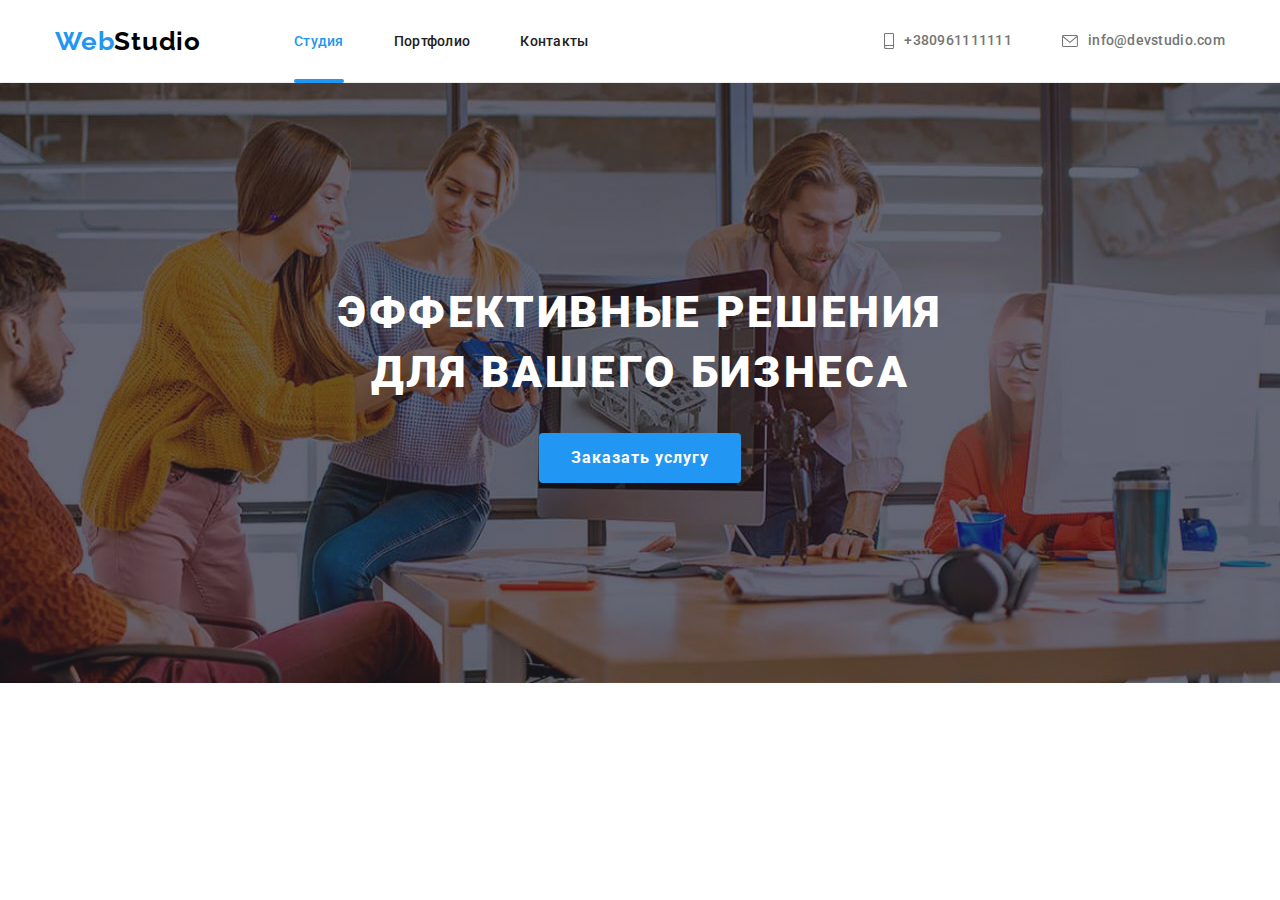
==== commit d1cf7dde: "alpha" ====
--- a/index.html
+++ b/index.html
@@ -62,12 +62,12 @@
         <!-- МЕЙН -->
         <main>
         <!-- Секция 1 -->
-                <!-- <section class="hero">
+                 <section class="hero">
                     <div class="container">
                         <h1 class="hero-title">Эффективные решения<br>для вашего бизнеса</h1>
                         <button class="hero-btn" type="button" data-modal-open>Заказать услугу</button>
                     </div>
-                </section> -->
+                </section>
 
         <!-- Секция 2 -->
                 <!-- <section class="section">
@@ -426,7 +426,7 @@
             </footer> -->
 
         <!-- Модальное окно -->
-                <!-- <div class="backdrop is-hidden" data-modal>
+                <div class="backdrop is-hidden" data-modal>
                     <div class="modal">
                         <button class="modal-close-btn" data-modal-close>
                                 <svg class="modal-close__icon" width="18" height="18">
@@ -476,9 +476,9 @@
                             <button class="modal-form-btn" type="submit">Отправить</button>
                         </form>
                     </div>
-                </div>  -->
+                </div>
         <!-- СКРИПТ -->
-        <!-- <script src="./js/modal.js"></script> -->
+        <script src="./js/modal.js"></script>
 </body>
 
 </html>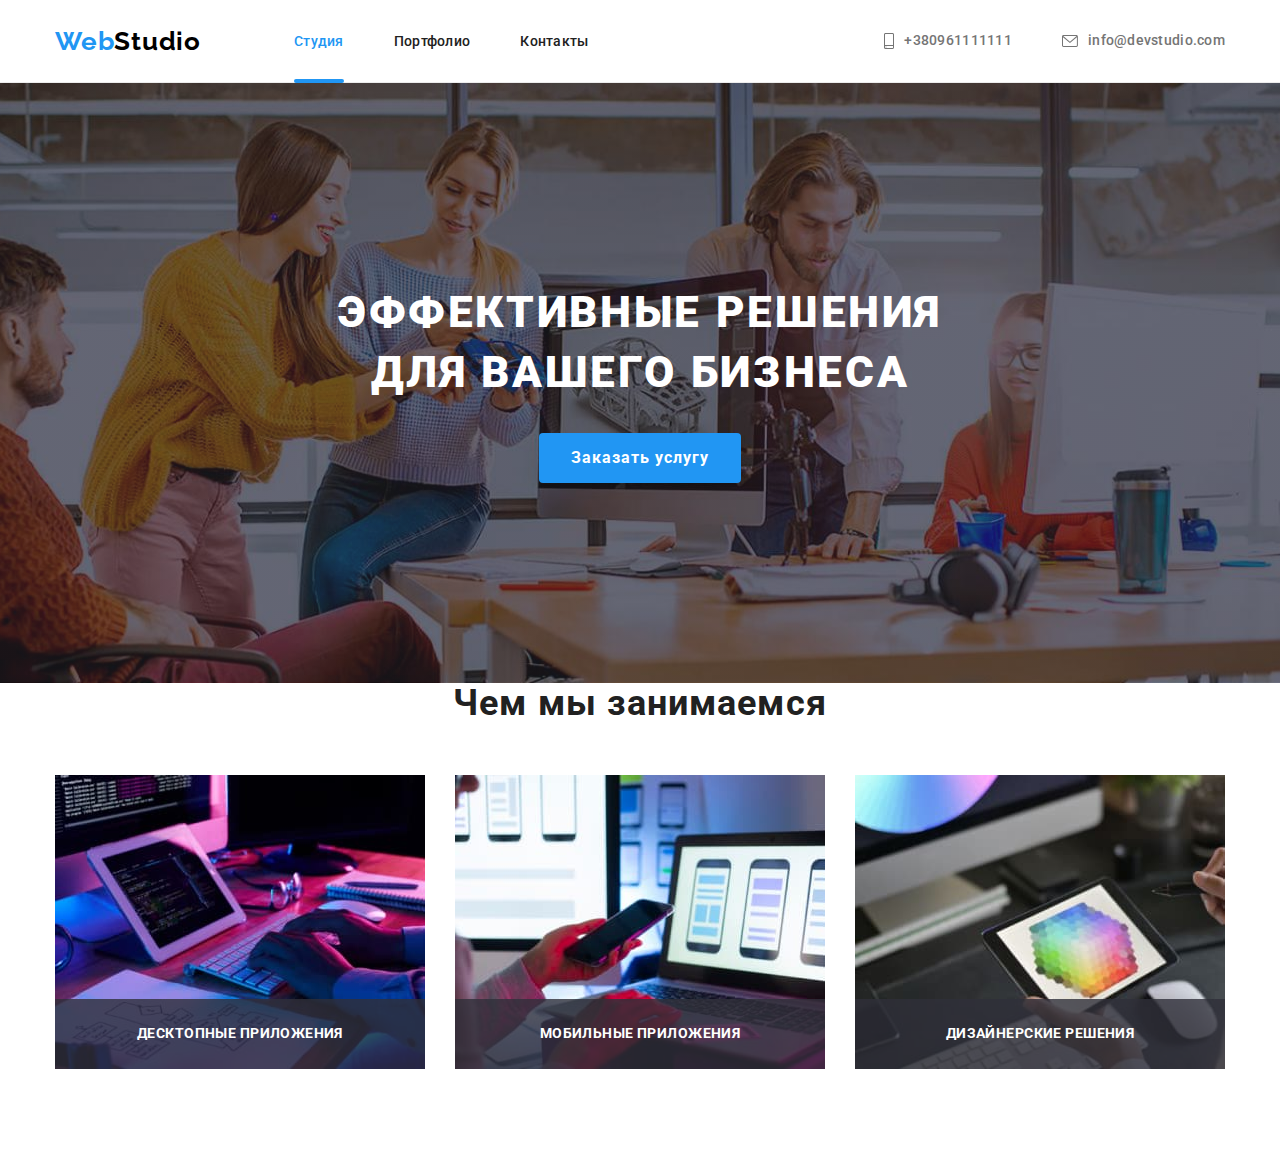
==== commit e010082b: "alfa team" ====
--- a/index.html
+++ b/index.html
@@ -126,7 +126,7 @@
                 </section> -->
             
         <!-- Секция 3 -->
-                <!-- <section class="section work">
+                <section class="section work">
                     <div class="container">
                         <h2 class="work-title">Чем мы занимаемся</h2>
 
@@ -145,7 +145,7 @@
                             </li>
                         </ul>
                     </div>
-                </section> -->
+                </section>
             
         <!-- Секция 4 -->
                 <!-- <section class="section team">
